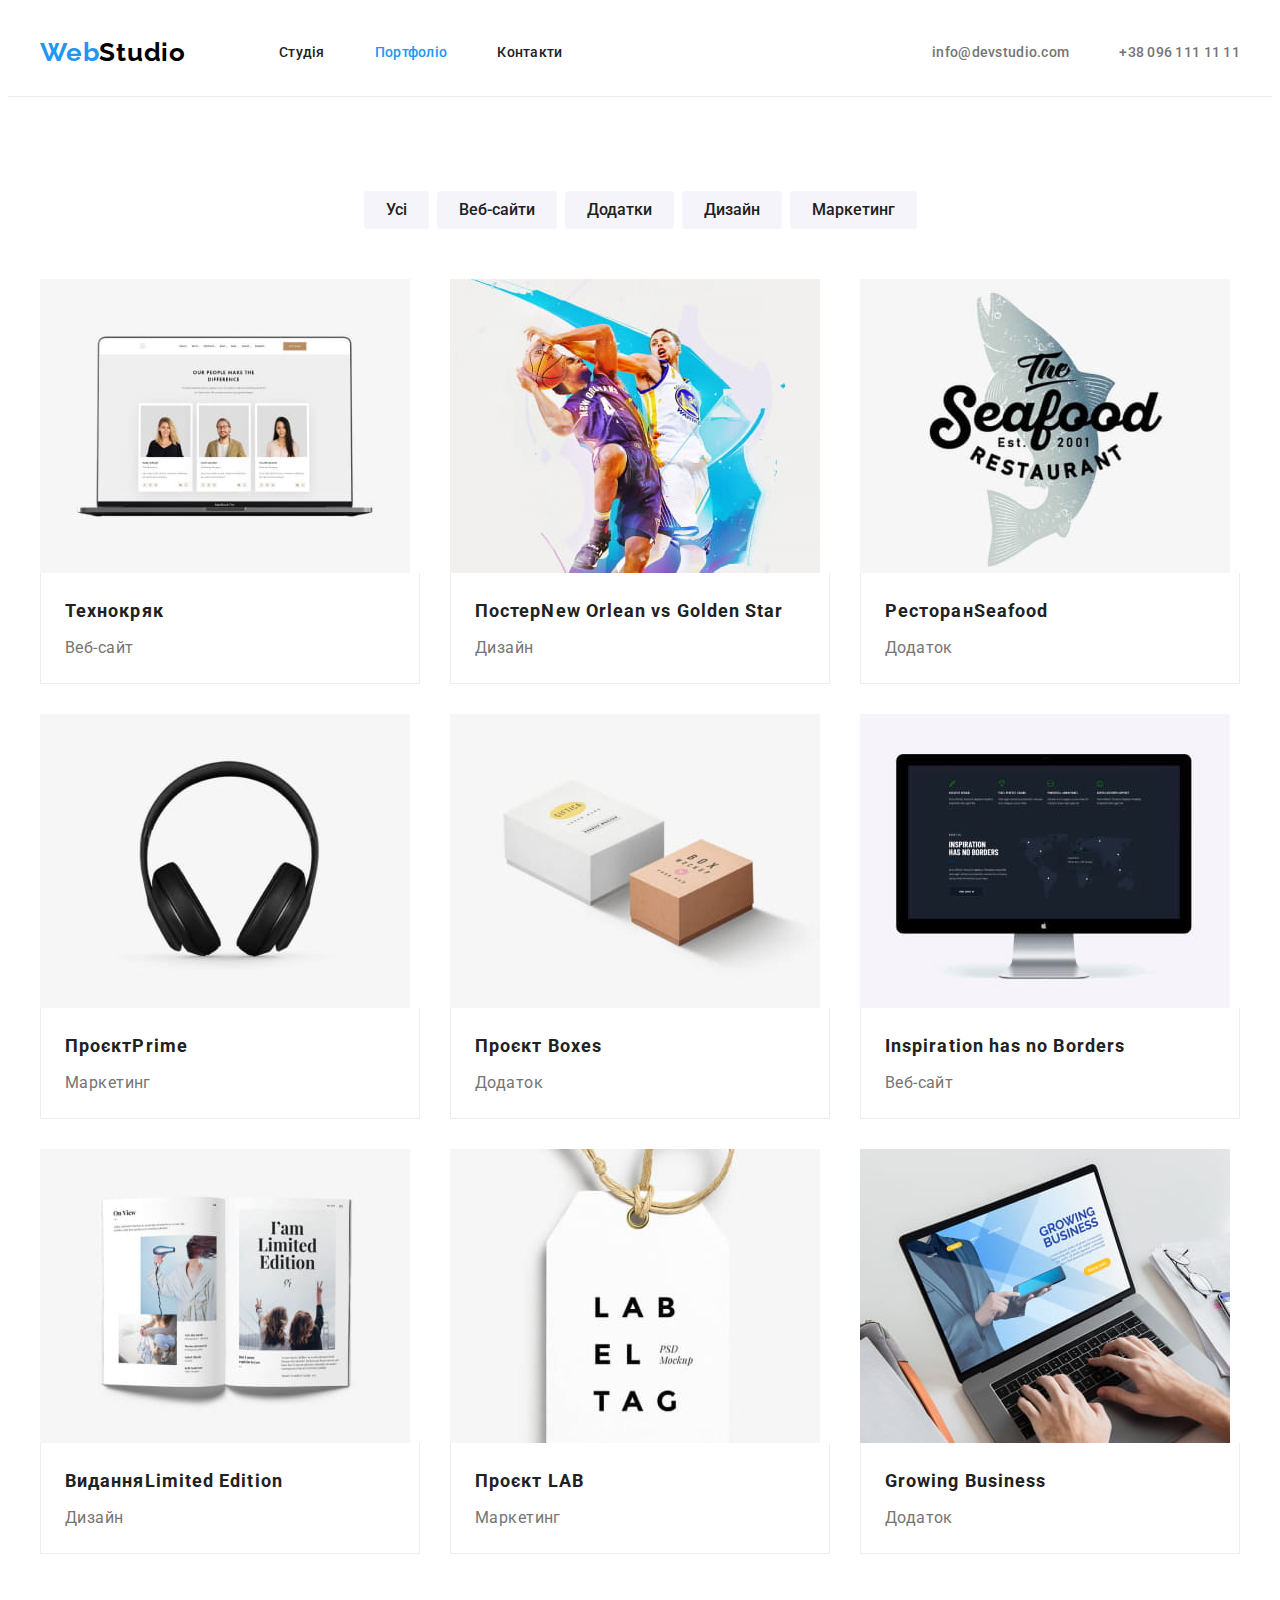
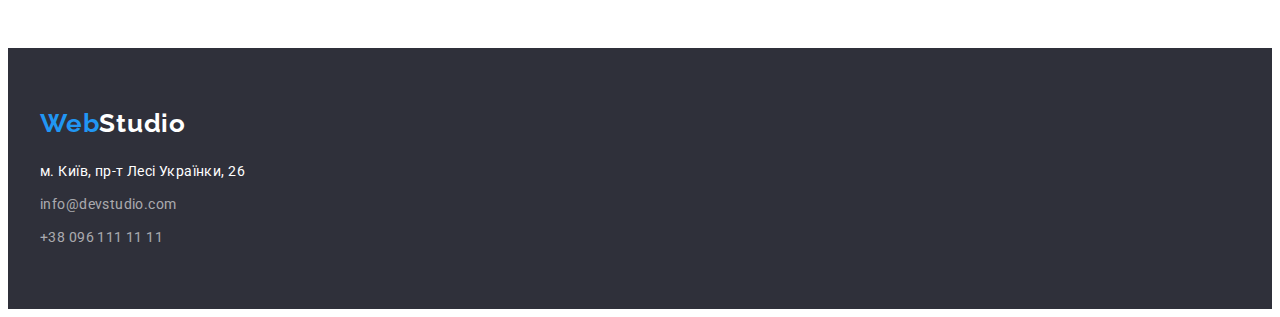
==== portfolio.html @ c253dfb9 "first commit" ====
<!DOCTYPE html>
<html lang="uk">
  <head>
    <meta charset="UTF-8" />
    <meta http-equiv="X-UA-Compatible" content="IE=edge" />
    <meta name="viewport" content="width=device-width, initial-scale=1.0" />
    <title>WebStudio/portfolio</title>
    <link rel="preconnect" href="https://fonts.googleapis.com" />
    <link rel="preconnect" href="https://fonts.gstatic.com" crossorigin />
    <link
      href="https://fonts.googleapis.com/css2?family=Raleway:wght@700&family=Roboto:wght@400;500;700;900&display=swap"
      rel="stylesheet"
    />
    <link
      rel="stylesheet"
      href="https://cdnjs.cloudflare.com/ajax/libs/modern-normalize/1.1.0/modern-normalize.min.css"
      integrity="sha512-wpPYUAdjBVSE4KJnH1VR1HeZfpl1ub8YT/NKx4PuQ5NmX2tKuGu6U/JRp5y+Y8XG2tV+wKQpNHVUX03MfMFn9Q=="
      crossorigin="anonymous"
      referrerpolicy="no-referrer"
    />
    <link rel="stylesheet" href="./css/styles.css" />
  </head>
  <body class="page">
    <header class="page-header">
      <div class="container container-header">
        <a lang="en" href="/index.html" class="logo-first-part"
          >Web<span class="logo-second-part">Studio</span></a
        >
        <nav class="header-nav">
          <ul class="site-nav list">
            <li class="nav-item"><a href="./index.html" class="link">Студія</a></li>
            <li class="nav-item"><a href="./portfolio.html" class="link current">Портфоліо</a></li>
            <li class="nav-item"><a href="" class="link">Контакти</a></li>
          </ul>
        </nav>
        <div class="container-nav">
          <ul class="contacts-nav list">
            <li class="contact-link">
              <a class="header-link link" href="mailto:info@devstudio.com">info@devstudio.com</a>
            </li>
            <li class="contact-link"
              ><a class="header-link link" href="tel:+380961111111">+38 096 111 11 11</a></li
            >
          </ul>
        </div>
      </div>
    </header>
    <main>
      <section class="section portfolio">
        <div class="filter-container container">
          <h1 class="visually-hidden">Приклади робіт. Портфоліо.</h1>
          <ul class="filter-list list">
            <li class="filter-item">
              <button class="portfolio-button" type="button">Усі</button>
            </li>
            <li class="filter-item">
              <button class="portfolio-button" type="button">Веб-сайти</button>
            </li>
            <li class="filter-item">
              <button class="portfolio-button" type="button">Додатки</button>
            </li>
            <li class="filter-item">
              <button class="portfolio-button" type="button">Дизайн</button>
            </li>
            <li class="filter-item">
              <button class="portfolio-button" type="button">Маркетинг</button>
            </li>
          </ul>
          <ul class="project-list list">
            <li class="project-item link">
              <a class="project-link link" href="">
                <img
                  src="./images/tehnokriak.img.jpg"
                  alt="головна сторінка сайту на ноутбуці"
                  width="370"
                  height="294"
                />
                <div class="portfolio-container">
                  <h2 class="portfolio-title">Технокряк</h2>
                  <p class="description-project">Веб-сайт</p>
                </div>
              </a>
            </li>
            <li class="project-item">
              <a class="project-link link" href="">
                <img
                  src="./images/post-nw-vs-gs.img.jpg"
                  alt="постер боротьба у баскетболі"
                  width="370"
                  height="294"
                />
                <div class="portfolio-container">
                  <h2 class="portfolio-title"
                    >Постер<span lang="en">New Orlean vs Golden Star</span></h2
                  >
                  <p class="description-project">Дизайн</p>
                </div>
              </a>
            </li>
            <li class="project-item">
              <a class="project-link link" href="">
                <img
                  src="./images/restaurant-seafood.img.jpg"
                  alt="логотип ресторану на фоні малюнок риби"
                  width="370"
                  height="294"
                />
                <div class="portfolio-container">
                  <h2 class="portfolio-title">Ресторан<span lang="en">Seafood</span></h2>
                  <p class="description-project">Додаток</p>
                </div>
              </a>
            </li>
            <li class="project-item">
              <a class="project-link link" href="">
                <img
                  src="./images/project-prime.img.jpg"
                  alt="студійні навушники"
                  width="370"
                  height="294"
                />
                <div class="portfolio-container">
                  <h2 class="portfolio-title">Проєкт<span lang="en">Prime</span></h2>
                  <p class="description-project">Маркетинг</p>
                </div>
              </a>
            </li>
            <li class="project-item">
              <a class="project-link link" href="">
                <img
                  src="./images/project-boxes.img.jpg"
                  alt="дві стилізовані коробки на білому фоні"
                  width="370"
                  height="294"
                />
                <div class="portfolio-container">
                  <h2 class="portfolio-title">Проєкт <span lang="en">Boxes</span></h2>
                  <p class="description-project">Додаток</p>
                </div>
              </a>
            </li>
            <li class="project-item">
              <a class="project-link link" href="">
                <img
                  src="./images/borders.img.jpg"
                  alt="головна сторінка веб сайту на моніторі"
                  width="370"
                  height="294"
                />
                <div class="portfolio-container">
                  <h2 class="portfolio-title" lang="en">Inspiration has no Borders</h2>
                  <p class="description-project">Веб-сайт</p>
                </div>
              </a>
            </li>
            <li class="project-item">
              <a class="project-link link" href="">
                <img
                  src="./images/limited-edition.img.jpg"
                  alt="Видання з заголовком"
                  width="370"
                  height="294"
                />
                <div class="portfolio-container">
                  <h2 class="portfolio-title">Видання<span lang="en">Limited Edition</span></h2>
                  <p class="description-project">Дизайн</p>
                </div>
              </a>
            </li>
            <li class="project-item">
              <a class="project-link link" href="">
                <img
                  src="./images/project-lab.img.jpg"
                  alt="фирменная белая бирка на белом фоне"
                  width="370"
                  height="294"
                />
                <div class="portfolio-container">
                  <h2 class="portfolio-title">Проєкт <span lang="en">LAB</span></h2>
                  <p class="description-project">Маркетинг</p>
                </div>
              </a>
            </li>
            <li class="project-item">
              <a class="project-link link" href="">
                <img
                  src="./images/growing-business.img.jpg"
                  alt="людина працює з додатком на ноутбуці"
                  width="370"
                  height="294"
                />
                <div class="portfolio-container">
                  <h2 class="portfolio-title" lang="en">Growing Business</h2>
                  <p class="description-project">Додаток</p>
                </div>
              </a>
            </li>
          </ul>
        </div>
      </section>
    </main>
    <footer class="footer-section">
      <div class="container footer-container">
        <a href="/index.html" class="footer-logo logo-first-part"
          >Web<span class="footer-logo logo-second-alt-part">Studio</span></a
        >
        <address class="address-container">
          <ul class="address-list list">
            <li class="contact-list">
              <a
                class="address-item link"
                href="https://goo.gl/maps/CPtrU1FHBa2aNyZL9"
                target="_blank"
                rel="noopener noreferrer"
                >м. Київ, пр-т Лесі Українки, 26</a
              >
            </li>
            <li class="contact-list">
              <a class="address-link link" href="mailto:info@devstudio.com">info@devstudio.com</a>
            </li>
            <li class="contact-list">
              <a class="address-link link" href="tel:+380961111111">+38 096 111 11 11</a>
            </li>
          </ul>
        </address>
      </div>
    </footer>
  </body>
</html>
---- css/styles.css ----
:root {
  /* Fonts */
  --main-font: 'Roboto', sans-serif;
  --secondary-font: 'Raleway', sans-serif;

  /* Text colors */
  --main-txt-cl: #212121;
  --second-txt-cl: #757575;
  --light-txt-cl: #ffffff;
  --accent-txt-cl: #2196f3;
  --logo-first-txt-cl: #2196f3;
  --logo-second-txt-cl: #000000;
  --logo-second-alt-txt-cl: #ffffff;
  --light-txt-cl-60: rgba(255, 255, 255, 0.6);

  /* Background colors */
  --accent-bg-cl: #f5f5f5;
  --main-bg-cl: #ffffff;
  --second-bg-cl: #2f303a;
  --btn-filter-bg-cl: #f5f4fa;
  --btn-filter-act-cl: #2196f3;
  --btn-hero-cl: #2196f3;
  --bnt-act-cl: #188ce8;
  --team-bg-cl: #f5f4fa;

  /* Others */
}

.page {
  font-family: var(--main-font);
  font-weight: 400;
  font-size: 14px;
  line-height: calc(24 / 14);
  letter-spacing: 0.03em;
  color: var(--main-txt-cl);
  background-color: var(--main-bg-cl);
}

/* Reset style */

h1,
h2,
h3,
h4,
h5,
h6,
p,
ul {
  margin: 0;
}

img {
  display: block;
}

.link {
  text-decoration: none;
  color: currentColor;
}

.list {
  list-style: none;
  margin: 0;
  padding: 0;
}

.section {
  padding-top: 94px;
  padding-bottom: 94px;
}

.about-section {
  padding-bottom: 94px;
}

.container {
  width: 1200px;
  padding-left: 15px;
  padding-right: 15px;
  margin-left: auto;
  margin-right: auto;
  /* outline: 2px solid red;
  outline-offset: -2px; */
}

/* Header */

.logo-first-part {
  color: var(--logo-first-txt-cl);
  font-family: var(--secondary-font);
  font-style: normal;
  font-weight: 700;
  font-size: 26px;
  line-height: calc(31 / 26);
  letter-spacing: 0.03em;
  text-decoration: none;
}

.logo-second-part {
  color: var(--logo-second-txt-cl);
  font-family: var(--secondary-font);
  font-style: normal;
  font-weight: 700;
  font-size: 26px;
  line-height: calc(31 / 26);
  letter-spacing: 0.03em;
  text-decoration: none;
}

.container-header {
  display: flex;
  align-items: center;
}

.header-nav {
  margin-left: 93px;
  margin-right: auto;
}

.site-nav {
  padding-top: 32px;
  padding-bottom: 32px;
  display: flex;
  gap: 50px;
  align-items: center;
}

.contacts-nav {
  padding-top: 32px;
  padding-bottom: 32px;
  display: flex;
  align-items: center;
}

.contact-link:not(:last-child) {
  margin-right: 50px;
}

.page-header {
  border-bottom: 1px solid #ececec;
  background-color: var(--main-bg-cl);
}

.contacts-nav .link {
  color: var(--second-txt-cl);
}

.page-header .link {
  font-weight: 500;
  font-size: 14px;
  line-height: calc(16 / 14);
  letter-spacing: 0.02em;
}

.page-header .link:hover,
.page-header .link:focus {
  color: var(--accent-txt-cl);
}

.site-nav .link.current {
  color: var(--accent-txt-cl);
}

/* Hero */

.hero-section {
  padding-top: 200px;
  padding-bottom: 200px;
  background-color: var(--second-bg-cl);
}

.hero-title {
  width: 696px;
  margin-right: auto;
  margin-left: auto;
  margin-bottom: 30px;
  font-weight: 900;
  font-size: 44px;
  line-height: calc(60 / 44);
  text-align: center;
  letter-spacing: 0.06em;
  text-transform: uppercase;
  color: var(--light-txt-cl);
}

.hero-button {
  margin-left: auto;
  margin-right: auto;
  display: block;
  width: 216px;
  min-height: 50px;
  padding: 6px 28px;
  border-radius: 4px;
  border: none;
  box-shadow: 0px 4px 4px rgba(0, 0, 0, 0.15);
  font-family: inherit;
  font-weight: 700;
  font-size: 16px;
  line-height: calc(30 / 16);
  letter-spacing: 0.06em;
  color: var(--light-txt-cl);
  background-color: var(--btn-hero-cl);
  cursor: pointer;
}

.hero-button:hover,
.hero-button:focus {
  background-color: var(--bnt-act-cl);
}

.hero-button:active {
  background-color: var(--bnt-act-cl);
}

/* features */

.visually-hidden {
  position: absolute;
  width: 1px;
  height: 1px;
  margin: -1px;
  border: 0;
  padding: 0;
  white-space: nowrap;
  clip-path: inset(100%);
  clip: rect(0 0 0 0);
  overflow: hidden;
}

.features-list {
  display: flex;
  gap: 30px;
}

.features-item {
  flex-basis: calc((100% - 90) /4);
}

.feature-title {
  margin-bottom: 10px;
  font-weight: 700;
  font-size: 14px;
  line-height: calc(16 / 14);
  text-transform: uppercase;
}

.features-text {
  color: var(--second-txt-cl);
}

/* about */

.about-title {
  margin-right: auto;
  margin-left: auto;
  margin-bottom: 50px;
  font-weight: 700;
  font-size: 36px;
  line-height: calc(42 / 36);
  text-align: center;
}

.about-list {
  display: flex;
  gap: 30px;
}

/* team-section */

.team-list {
  display: flex;
  gap: 30px;
}

.team-title {
  margin-bottom: 50px;
  font-weight: 700;
  font-size: 36px;
  line-height: calc(42 / 36);
  text-align: center;
}

.team-section {
  background-color: var(--team-bg-cl);
}

.team-card {
  background-color: var(--main-bg-cl);
}

.employee {
  margin-bottom: 10px;
  font-weight: 500;
  font-size: 16px;
  line-height: calc(19 / 16);
  text-align: center;
}

.employee-container {
  padding-top: 30px;
  padding-bottom: 30px;
  border-radius: 0px 0px 4px 4px;
}

.position {
  font-weight: 400;
  font-size: 16px;
  line-height: calc(19 / 16);
  text-align: center;
  color: var(--second-txt-cl);
}

/* footer */

.footer-container {
  padding-top: 60px;
  padding-bottom: 60px;
  display: block;
}

.address-container {
  margin-top: 20px;
}

.footer-section {
  background-color: var(--second-bg-cl);
}

.contact-list:not(:last-child) {
  margin-bottom: 9px;
}

.address-item {
  font-style: normal;
  color: var(--light-txt-cl);
}

.logo-second-alt-part {
  color: var(--logo-second-alt-txt-cl);
  font-family: var(--secondary-font);
  font-style: normal;
  font-weight: 700;
  font-size: 26px;
  line-height: calc(31 / 26);
  letter-spacing: 0.03em;
  text-decoration: none;
}

.address-link {
  font-style: normal;
  color: var(--light-txt-cl-60);
}

.footer-section .link:hover,
.footer-section .link:focus {
  color: var(--accent-txt-cl);
}

/* portfolio */

.portfolio-container {
  padding: 20px 24px;
  border-right: 1px solid #eeeeee;
  border-bottom: 1px solid #eeeeee;
  border-left: 1px solid #eeeeee;
}

.filter-list {
  display: flex;
  gap: 8px;
  margin-bottom: 50px;
  align-items: center;
  justify-content: center;
}

.portfolio-button {
  padding: 6px 22px;
  border-radius: 4px;
  border: none;
  font-family: inherit;
  font-weight: 500;
  font-size: 16px;
  line-height: calc(26 / 16);
  text-align: center;
  color: var(--main-txt-cl);
  background-color: var(--btn-filter-bg-cl);
  cursor: pointer;
}

.portfolio-button:hover,
.portfolio-button:focus {
  background-color: var(--btn-filter-act-cl);
  color: var(--light-txt-cl);
  border-radius: 4px;
  border: none;
}

.portfolio-button:active {
  color: var(--light-txt-cl);
  background-color: var(--btn-filter-act-cl);
  border-radius: 4px;
  border: none;
}

.project-item {
  flex-basis: calc((100% - 30px * 2) / 3);
  background-color: var(--main-bg-cl);
}

.project-list {
  display: flex;
  flex-wrap: wrap;
  gap: 30px;
}

.portfolio-title {
  margin-bottom: 4px;
  font-weight: 700;
  font-size: 18px;
  line-height: calc(36 / 18);
  letter-spacing: 0.06em;
}

.description-project {
  font-weight: 400;
  font-size: 16px;
  line-height: calc(30 / 16);
  color: var(--second-txt-cl);
}

/* фон fff */
/* основной цвет текста #212121 */
/* логотип #2196F3-веб #000000-студия */
/* #2196F3 при фокусе и ховере, #212121 стандарт полож. */
/* #757575 номер в шапке */
/* #FFFFFF в индекс фон h1  */
/* #2196F3 фон кнопки, active button #188CE8 текст кнопки #FFFFFF  */
/* #2F303A фон шапки с кнопкой*/
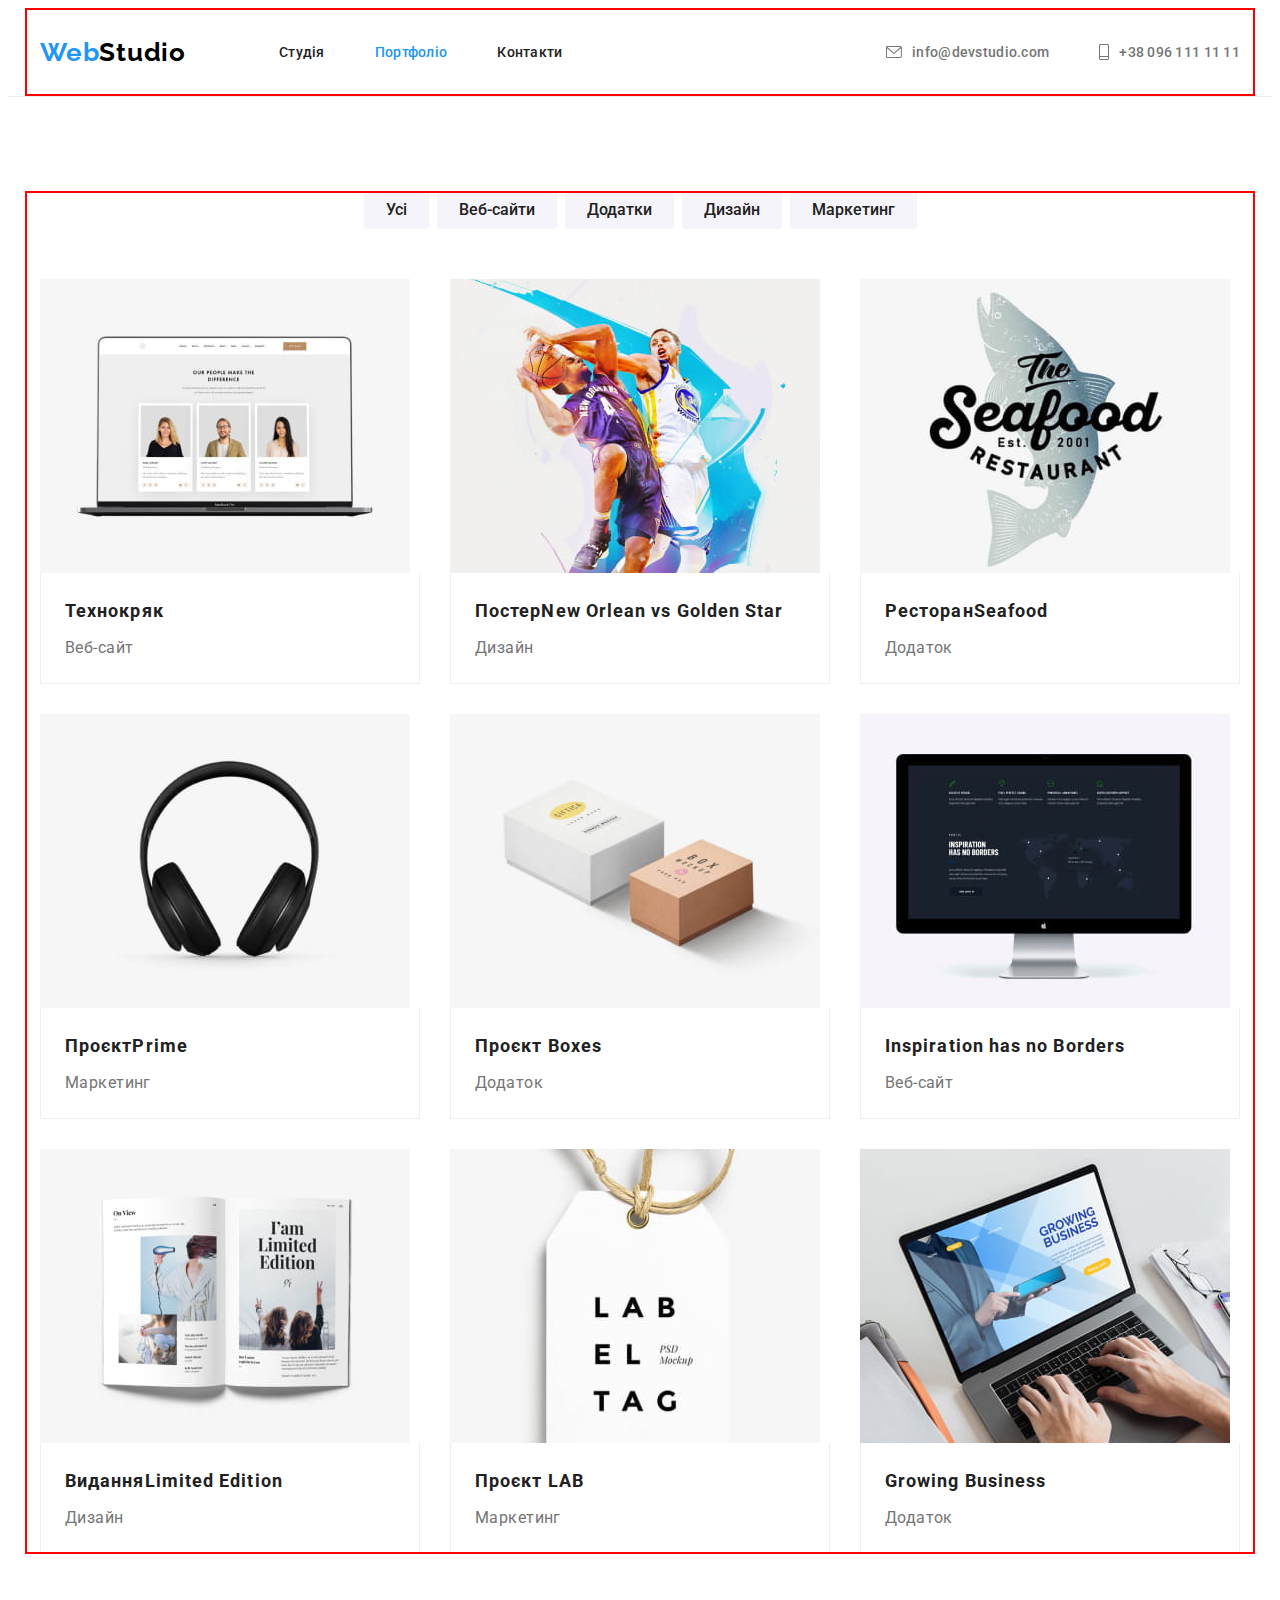
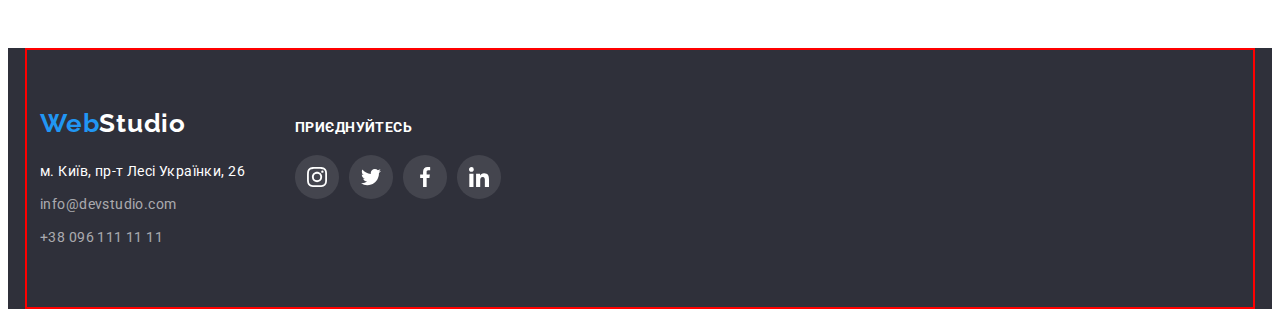
==== commit 99d71b71: "fifth commit" ====
--- a/portfolio.html
+++ b/portfolio.html
@@ -36,11 +36,21 @@
         <div class="container-nav">
           <ul class="contacts-nav list">
             <li class="contact-link">
-              <a class="header-link link" href="mailto:info@devstudio.com">info@devstudio.com</a>
-            </li>
-            <li class="contact-link"
-              ><a class="header-link link" href="tel:+380961111111">+38 096 111 11 11</a></li
-            >
+              <a class="header-link link" href="mailto:info@devstudio.com">
+                <svg class="header-icons" width="16" height="12">
+                  <use href="./images/icons.svg#icon-mail"></use>
+                </svg>
+                info@devstudio.com
+              </a>
+            </li>
+            <li class="contact-link">
+              <a class="header-link link" href="tel:+380961111111">
+                <svg class="header-icons" width="10" height="16">
+                  <use href="./images/icons.svg#icon-phone"></use>
+                </svg>
+                +38 096 111 11 11
+              </a>
+            </li>
           </ul>
         </div>
       </div>
@@ -201,28 +211,87 @@
     </main>
     <footer class="footer-section">
       <div class="container footer-container">
-        <a href="/index.html" class="footer-logo logo-first-part"
-          >Web<span class="footer-logo logo-second-alt-part">Studio</span></a
-        >
-        <address class="address-container">
-          <ul class="address-list list">
-            <li class="contact-list">
-              <a
-                class="address-item link"
-                href="https://goo.gl/maps/CPtrU1FHBa2aNyZL9"
-                target="_blank"
-                rel="noopener noreferrer"
-                >м. Київ, пр-т Лесі Українки, 26</a
-              >
-            </li>
-            <li class="contact-list">
-              <a class="address-link link" href="mailto:info@devstudio.com">info@devstudio.com</a>
-            </li>
-            <li class="contact-list">
-              <a class="address-link link" href="tel:+380961111111">+38 096 111 11 11</a>
-            </li>
-          </ul>
-        </address>
+        <div class="footer-address">
+          <a href="/index.html" class="footer-logo logo-first-part"
+            >Web<span class="footer-logo logo-second-alt-part">Studio</span></a
+          >
+          <address class="address-container">
+            <ul class="address-list list">
+              <li class="contact-list">
+                <a
+                  class="address-item link"
+                  href="https://goo.gl/maps/CPtrU1FHBa2aNyZL9"
+                  target="_blank"
+                  rel="noopener noreferrer"
+                  >м. Київ, пр-т Лесі Українки, 26</a
+                >
+              </li>
+              <li class="contact-list">
+                <a class="address-link link" href="mailto:info@devstudio.com">info@devstudio.com</a>
+              </li>
+              <li class="contact-list">
+                <a class="address-link link" href="tel:+380961111111">+38 096 111 11 11</a>
+              </li>
+            </ul>
+          </address>
+        </div>
+        <div class="footer-socials-container">
+          <h2 class="footer-socials-title">приєднуйтесь</h2>
+          <ul class="footer-socials list">
+            <li class="footer-socials-item">
+              <a
+                class="footer-socials-link link"
+                href="https://instagram.com"
+                target="_blank"
+                rel="noopener noreferrer"
+                aria-label="Instagram"
+              >
+                <svg class="footer-socials-icon" width="20" height="20">
+                  <use href="./images/icons.svg#icon-instagram"></use>
+                </svg>
+              </a>
+            </li>
+            <li class="footer-socials-item">
+              <a
+                class="footer-socials-link link"
+                href="https://twitter.com"
+                aria-label="Twitter"
+                target="_blank"
+                rel="noopener noreferrer"
+              >
+                <svg class="footer-socials-icon" width="20" height="20">
+                  <use href="./images/icons.svg#icon-twitter"></use>
+                </svg>
+              </a>
+            </li>
+            <li class="footer-socials-item">
+              <a
+                class="footer-socials-link link"
+                href="https://facebook.com"
+                aria-label="Facebook"
+                target="_blank"
+                rel="noopener noreferrer"
+              >
+                <svg class="footer-socials-icon" width="20" height="20">
+                  <use href="./images/icons.svg#icon-facebook"></use>
+                </svg>
+              </a>
+            </li>
+            <li class="footer-socials-item">
+              <a
+                class="footer-socials-link link"
+                href="https://linkedin.com"
+                aria-label="LinkedIn"
+                target="_blank"
+                rel="noopener noreferrer"
+              >
+                <svg class="footer-socials-icon" width="20" height="20">
+                  <use href="./images/icons.svg#icon-linkedin"></use>
+                </svg>
+              </a>
+            </li>
+          </ul>
+        </div>
       </div>
     </footer>
   </body>
--- a/css/styles.css
+++ b/css/styles.css
@@ -12,7 +12,7 @@
   --logo-second-txt-cl: #000000;
   --logo-second-alt-txt-cl: #ffffff;
   --light-txt-cl-60: rgba(255, 255, 255, 0.6);
-
+  
   /* Background colors */
   --accent-bg-cl: #f5f5f5;
   --main-bg-cl: #ffffff;
@@ -22,8 +22,12 @@
   --btn-hero-cl: #2196f3;
   --bnt-act-cl: #188ce8;
   --team-bg-cl: #f5f4fa;
+  --footer-icon-bg-cl: rgba(255, 255, 255, 0.1);
 
   /* Others */
+  --icon-clients: #AFB1B8;
+  --footer-icon-clients: #FFFFFF;
+
 }
 
 .page {
@@ -79,8 +83,8 @@
   padding-right: 15px;
   margin-left: auto;
   margin-right: auto;
-  /* outline: 2px solid red;
-  outline-offset: -2px; */
+  outline: 2px solid red;
+  outline-offset: -2px;
 }
 
 /* Header */
@@ -125,6 +129,10 @@
   align-items: center;
 }
 
+.site-nav .link.current {
+  color: var(--accent-txt-cl);
+}
+
 .contacts-nav {
   padding-top: 32px;
   padding-bottom: 32px;
@@ -132,6 +140,21 @@
   align-items: center;
 }
 
+.contacts-nav .link {
+  color: var(--second-txt-cl);
+}
+
+.header-link {
+  display: flex;
+  justify-content: center;
+  align-items: center;
+}
+
+.header-icons {
+  fill: currentColor;
+  margin-right: 10px;
+}
+
 .contact-link:not(:last-child) {
   margin-right: 50px;
 }
@@ -139,10 +162,6 @@
 .page-header {
   border-bottom: 1px solid #ececec;
   background-color: var(--main-bg-cl);
-}
-
-.contacts-nav .link {
-  color: var(--second-txt-cl);
 }
 
 .page-header .link {
@@ -157,16 +176,21 @@
   color: var(--accent-txt-cl);
 }
 
-.site-nav .link.current {
-  color: var(--accent-txt-cl);
-}
+
 
 /* Hero */
 
 .hero-section {
+  max-width: 1600px;
+  margin-left: auto;
+  margin-right: auto;
   padding-top: 200px;
   padding-bottom: 200px;
+  background-image: linear-gradient(to right, rgba(47, 48, 58, 0.4), rgba(47, 48, 58, 0.4)), url(../images/hero-background.jpg);
   background-color: var(--second-bg-cl);
+  background-position: center;
+  background-repeat: no-repeat;
+  background-size: cover;
 }
 
 .hero-title {
@@ -236,6 +260,16 @@
   flex-basis: calc((100% - 90) /4);
 }
 
+.features-icons {
+  width: 270px;
+  height: 120px;
+  padding: 25px 100px;
+  background-color: var(--team-bg-cl);
+  margin-bottom: 30px;
+  border-radius: 4px;
+  border: none;
+}
+
 .feature-title {
   margin-bottom: 10px;
   font-weight: 700;
@@ -286,6 +320,37 @@
 
 .team-card {
   background-color: var(--main-bg-cl);
+}
+
+.socials {
+  display: flex;
+  gap: 10px;
+  justify-content: center;
+}
+
+.socials-link {
+  display: flex;
+  align-items: center;
+  justify-content: center;
+  width: 44px;
+  height: 44px;
+  background-color: var(--main-bg-cl);
+  border-radius: 50%;
+}
+
+.socials-link:hover,
+.socials-link:focus {
+  background-color: var(--accent-txt-cl);
+}
+
+.socials-icon {
+  fill: var(--icon-clients);
+}
+
+.socials-link:hover .socials-icon,
+.socials-link:focus .socials-icon {
+  background-color: var(--accent-txt-cl);
+  fill: var(--light-txt-cl);
 }
 
 .employee {
@@ -303,6 +368,7 @@
 }
 
 .position {
+  margin-bottom: 16px;
   font-weight: 400;
   font-size: 16px;
   line-height: calc(19 / 16);
@@ -310,12 +376,63 @@
   color: var(--second-txt-cl);
 }
 
+/* clients */
+
+.clients-title {
+  margin-bottom: 50px;
+  font-weight: 700;
+  font-size: 36px;
+  line-height: calc(42 / 36);
+  text-align: center;
+}
+
+.clients-list {
+  display: flex;
+  gap: 30px;
+  justify-content: center;
+}
+
+.clients-link {
+  display: flex;
+  align-items: center;
+  justify-content: center;
+  width: 170px;
+  height: 92px;
+}
+
+.clients-icon {
+  width: 170px;
+  height: 92px;
+  padding: 16px 32px;
+  border: 1px solid #AFB1B8;
+  fill: var(--icon-clients);
+  border-radius: 4px;
+}
+
+.clients-link:hover,
+.clients-link:focus {
+  fill: var(--accent-txt-cl);
+  border: 1px solid #2196F3;
+}
+
+.clients-link .clients-icon:hover,
+.clients-link .clients-icon:focus {
+  fill: var(--accent-txt-cl);
+  border: 1px solid #2196F3;
+}
+
 /* footer */
 
 .footer-container {
+  display: flex;
+  align-items: baseline;
+}
+
+.footer-address {
   padding-top: 60px;
   padding-bottom: 60px;
   display: block;
+  margin-right: 50px;
 }
 
 .address-container {
@@ -354,6 +471,46 @@
 .footer-section .link:hover,
 .footer-section .link:focus {
   color: var(--accent-txt-cl);
+}
+
+.footer-socials-title {
+  font-weight: 700;
+  font-size: 14px;
+  line-height: calc(16 / 14);
+  color: var(--light-txt-cl);
+  text-transform: uppercase;
+  margin-bottom: 20px;
+}
+
+.footer-socials {
+  display: flex;
+  gap: 10px;
+  justify-content: center;
+}
+
+.footer-socials-link {
+  display: flex;
+  align-items: center;
+  justify-content: center;
+  width: 44px;
+  height: 44px;
+  background-color: var(--footer-icon-bg-cl);
+  border-radius: 50%;
+}
+
+.footer-socials-link:hover,
+.footer-socials-link:focus {
+  background-color: var(--accent-txt-cl);
+}
+
+.footer-socials-icon {
+  fill: var(--footer-icon-clients);
+}
+
+.footer-socials-link:hover .socials-icon,
+.footer-socials-link:focus .socials-icon {
+  background-color: var(--accent-txt-cl);
+  fill: var(--light-txt-cl);
 }
 
 /* portfolio */
